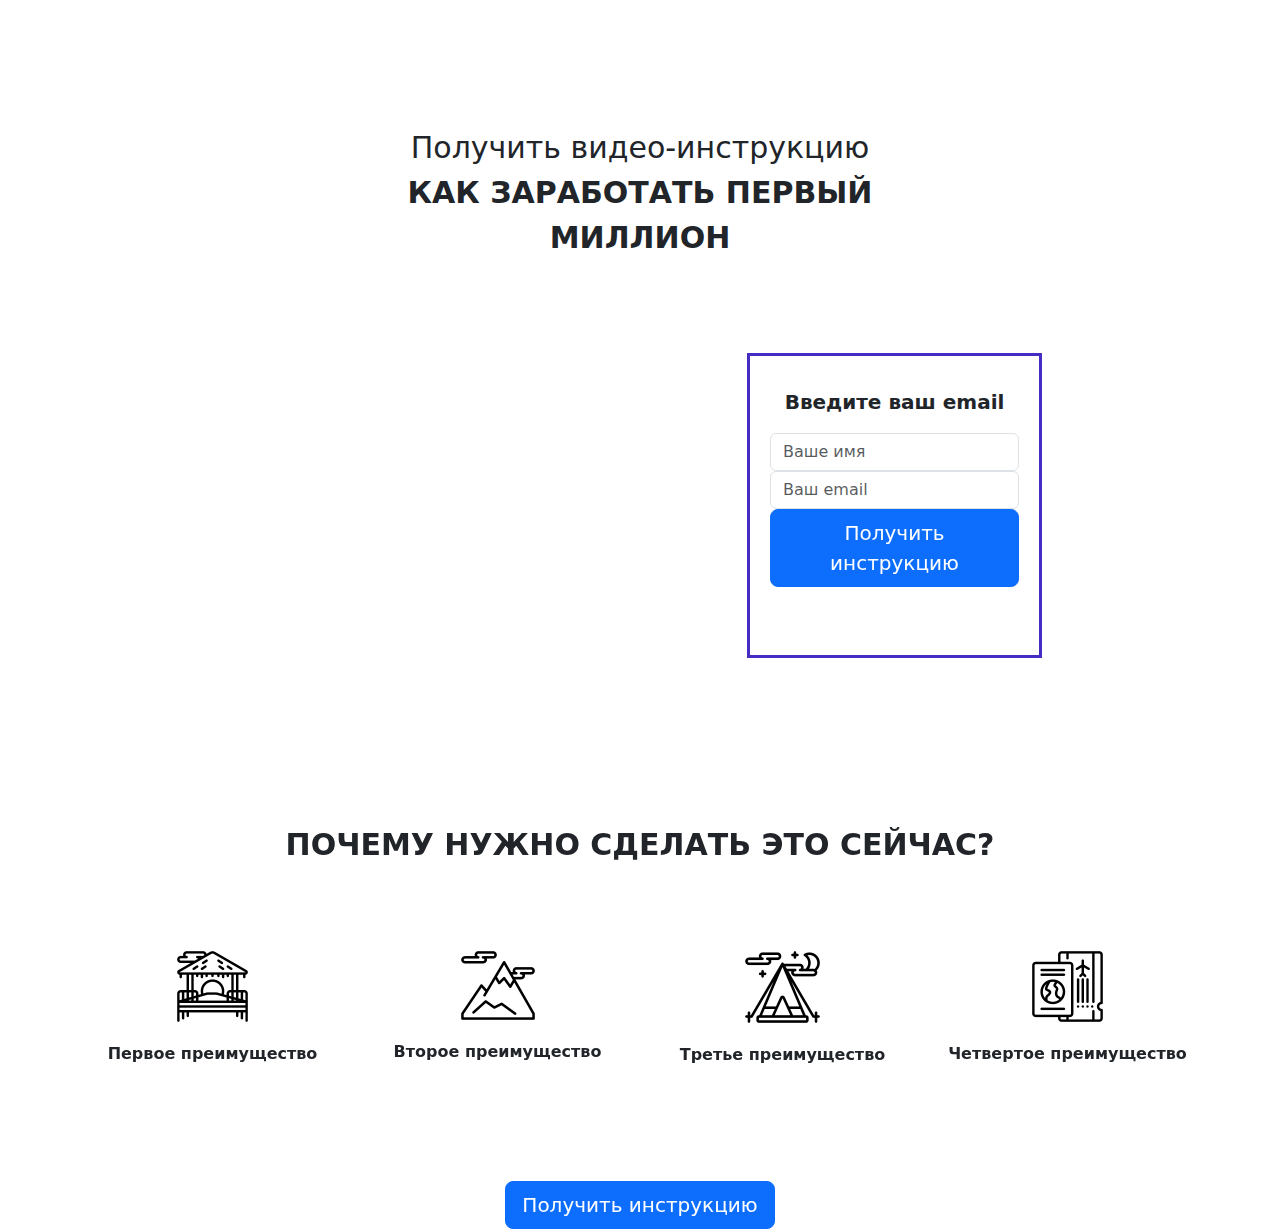
==== lesson/index.html @ 4480b09f "Создал 12 урок" ====
<!DOCTYPE html>
<html>
<head>
	<meta charset="UTF-8">
	<title> Test-site</title>
	<link rel="stylesheet" href="css/bootstrap.css">
	<link rel="stylesheet" href="css/style.css">
</head>
<body>
	<div class="section">
		<div class="container">
			<!-- Первый row с заголовком -->
			<div class="row">
				<div class="col-lg-6 offset-3">
				<h1 class="header text-center">
					<span> Получить видео-инструкцию </span>
					<strong class="text-uppercase">Как заработать первый миллион </strong>
				</h1>
			    </div>
			</div>
			<!-- Второй row с видео и форму -->
			<div class="fs row">
				<div class="col-lg-6 offset-1">
					<div class="video">
						<iframe width="100%" height="315" src="https://www.youtube.com/embed/zV00AEbaeSo?si=f22jRUZTYuPCtg2i" title="YouTube video player" frameborder="0" allow="accelerometer; autoplay; clipboard-write; encrypted-media; gyroscope; picture-in-picture; web-share" referrerpolicy="strict-origin-when-cross-origin" allowfullscreen></iframe>
						
					</div>
				</div>
				<div class="col-lg-4">
					<div class="form">
						<form action="#">
							<div class="vssdf">
								<div class="sigma">
							<p class="texp text-header text-center"> Введите ваш email </p>
                            <input type="text" class="form-control" placeholder="Ваше имя">
                            <input type="text" class="form-control" placeholder="Ваш email">
                            <button class=" btn btn-primary btn-lg btn-block">Получить инструкцию</button>
                        </div>
                            </div>
						</form>
					</div>
				</div>
			</div>
		</div>
	</div>
	<!-- Второй section -->
	<div class="section">
		<div class="container">
		<!-- row под заголовк секции -->
		<div class="row">
			<div class="col-lg-12">
				<h1 class="header2 text-center"><strong class="text-uppercase">Почему нужно сделать это сейчас?</strong></h1>
			</div>
		</div>
		<!-- row под преимущества -->
		<div class="fitures">
		<div class="row text-center">
			<div class="col-lg-3">
				<div class="futurs">
					<img src="img/01.png" alt="imp">
					<p>Первое  преимущество</p>
				</div>
			</div>
				<div class="col-lg-3">
					<div class="futurs">
					<img src="img/02.png" alt="imp">
					<P>Второе преимущество</P>
				</div>
			</div>
			<div class="col-lg-3">
				<div class="futurs">
					<img src="img/03.png" alt="imp">
					<P>Третье преимущество</P>
				</div>
			</div>
			<div class="col-lg-3">
				 <div class="futurs">
					<img src="img/04.png" alt="imp">
					<P>Четвертое преимущество</P>
				</div>
			</div>
				</div>
			</div>
			<!-- кнопка -->
			<div class="btnwx">
			<button class=" btn btn-primary btn-lg ">Получить инструкцию</button>
</div>
			</div>
		</div>
	</div>
---- lesson/css/style.css ----
.header {
	font-size: 30px;
	margin-top: 125px;
	line-height: 1.5;
}
.header span {
	display: block;
}
.video {
	
}
.fs {
margin-top: 85px;
}
.text-header {
	font-size: 20px;
	font-weight: 900;
}
.vssdf {
	width: 295px;
	height: 305px;
	border: solid #472cc3;
}
.texp {
	margin-top: 31px;
}
.sigma {
	margin-left: 20px;
	margin-right: 20px;
}
.header2 {
	font-size: 30px;
	margin-top: 152px;
}
.fitures {
	margin-top: 80px;
}
.fitures p {
	margin-top: 20px;
	font-weight: 900;
}
.btnwx {
	text-align: center;
	margin-top: 98px;
}
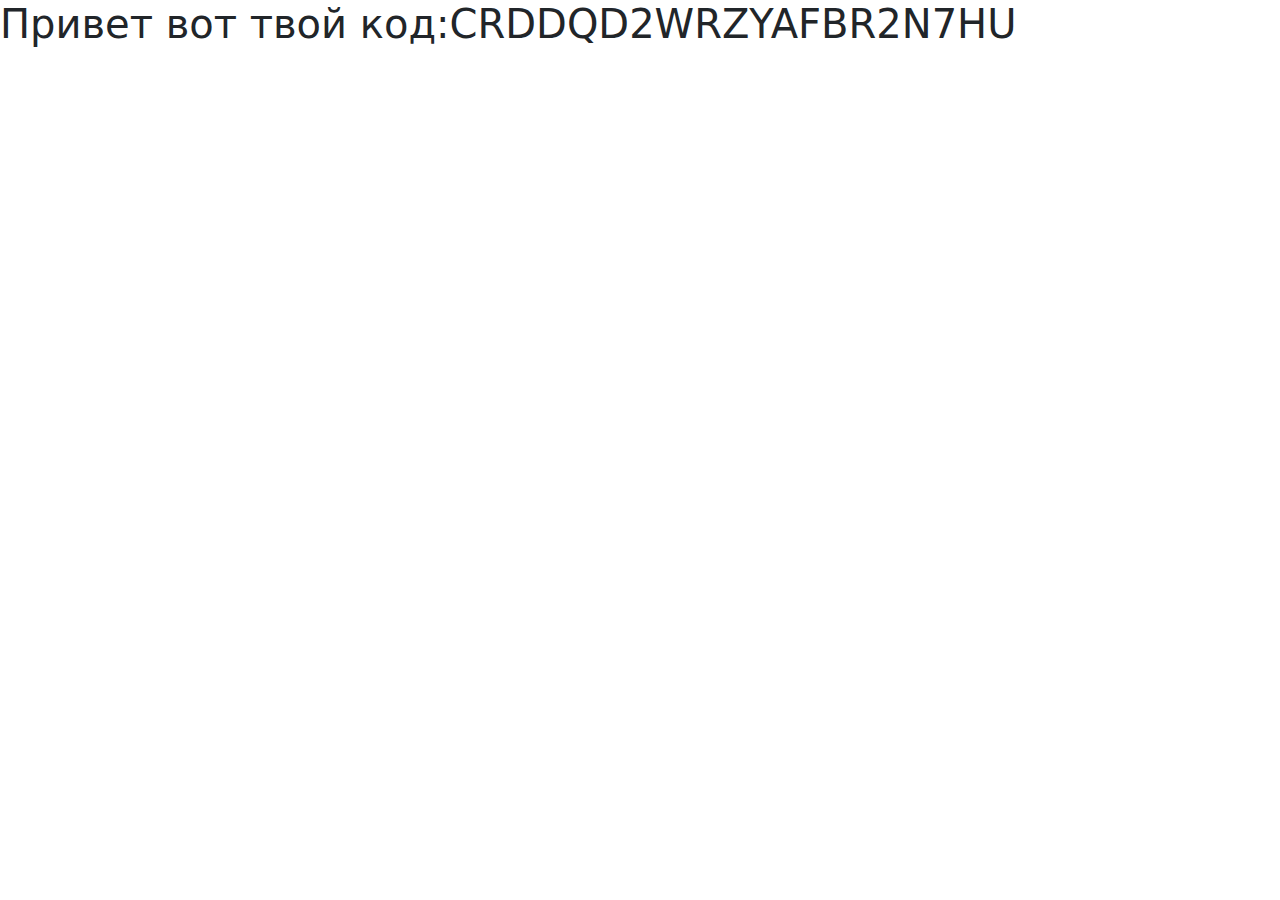
==== commit 76fd5809: "Update index.html" ====
--- a/lesson/index.html
+++ b/lesson/index.html
@@ -7,84 +7,5 @@
 	<link rel="stylesheet" href="css/style.css">
 </head>
 <body>
-	<div class="section">
-		<div class="container">
-			<!-- Первый row с заголовком -->
-			<div class="row">
-				<div class="col-lg-6 offset-3">
-				<h1 class="header text-center">
-					<span> Получить видео-инструкцию </span>
-					<strong class="text-uppercase">Как заработать первый миллион </strong>
-				</h1>
-			    </div>
-			</div>
-			<!-- Второй row с видео и форму -->
-			<div class="fs row">
-				<div class="col-lg-6 offset-1">
-					<div class="video">
-						<iframe width="100%" height="315" src="https://www.youtube.com/embed/zV00AEbaeSo?si=f22jRUZTYuPCtg2i" title="YouTube video player" frameborder="0" allow="accelerometer; autoplay; clipboard-write; encrypted-media; gyroscope; picture-in-picture; web-share" referrerpolicy="strict-origin-when-cross-origin" allowfullscreen></iframe>
-						
-					</div>
-				</div>
-				<div class="col-lg-4">
-					<div class="form">
-						<form action="#">
-							<div class="vssdf">
-								<div class="sigma">
-							<p class="texp text-header text-center"> Введите ваш email </p>
-                            <input type="text" class="form-control" placeholder="Ваше имя">
-                            <input type="text" class="form-control" placeholder="Ваш email">
-                            <button class=" btn btn-primary btn-lg btn-block">Получить инструкцию</button>
-                        </div>
-                            </div>
-						</form>
-					</div>
-				</div>
-			</div>
-		</div>
-	</div>
-	<!-- Второй section -->
-	<div class="section">
-		<div class="container">
-		<!-- row под заголовк секции -->
-		<div class="row">
-			<div class="col-lg-12">
-				<h1 class="header2 text-center"><strong class="text-uppercase">Почему нужно сделать это сейчас?</strong></h1>
-			</div>
-		</div>
-		<!-- row под преимущества -->
-		<div class="fitures">
-		<div class="row text-center">
-			<div class="col-lg-3">
-				<div class="futurs">
-					<img src="img/01.png" alt="imp">
-					<p>Первое  преимущество</p>
-				</div>
-			</div>
-				<div class="col-lg-3">
-					<div class="futurs">
-					<img src="img/02.png" alt="imp">
-					<P>Второе преимущество</P>
-				</div>
-			</div>
-			<div class="col-lg-3">
-				<div class="futurs">
-					<img src="img/03.png" alt="imp">
-					<P>Третье преимущество</P>
-				</div>
-			</div>
-			<div class="col-lg-3">
-				 <div class="futurs">
-					<img src="img/04.png" alt="imp">
-					<P>Четвертое преимущество</P>
-				</div>
-			</div>
-				</div>
-			</div>
-			<!-- кнопка -->
-			<div class="btnwx">
-			<button class=" btn btn-primary btn-lg ">Получить инструкцию</button>
-</div>
-			</div>
-		</div>
-	</div>
+<h1>Привет вот твой код:CRDDQD2WRZYAFBR2N7HU</h1>
+</body>
